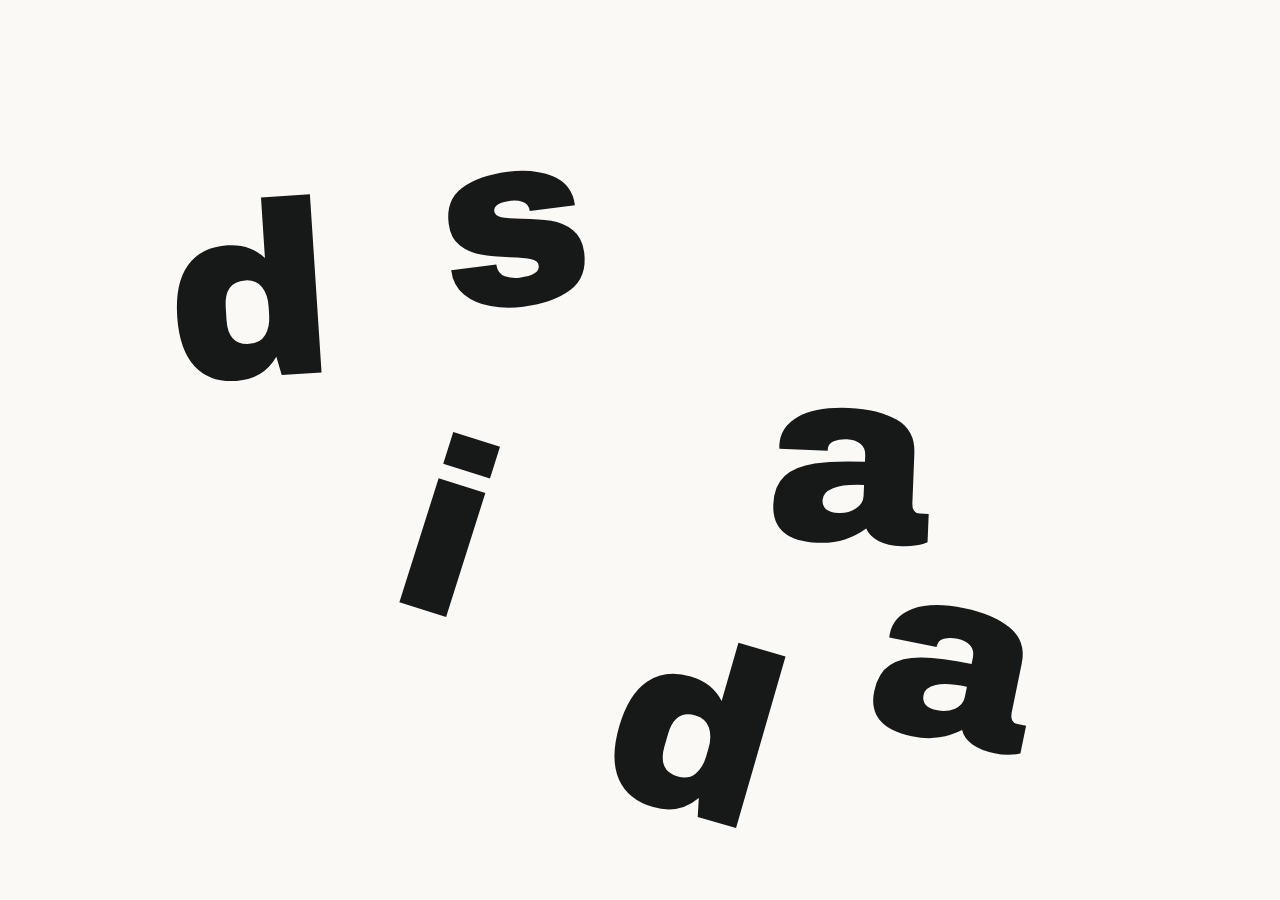
==== unidad_7/index.html @ 5934cfc9 "Publica la experiencia de Adidas y enlaza la unidad 7" ====
<!doctype html>
<html lang="es">
<head>
<meta charset="utf-8"><meta name="viewport" content="width=device-width,initial-scale=1"><meta name="theme-color" content="#faf9f6">
<title>Explora</title><link rel="stylesheet" href="escena.css">
<script src="assets/opentype.min.js" defer></script><script src="assets/font-data.js" defer></script><script src="letras.js" defer></script>
</head>
<body><main><canvas tabindex="0" aria-label="Seis letras completas. Arrastra para mover y acercar letras: al soltarlas cerca de un lado se alinean, conservando tu orden de izquierda a derecha. Toca una letra para dar salida a una carrera de relevos con su equipo. Un tirón rápido o una pulsación larga separa la letra completa del grupo. Arrastrar el fondo no mueve las letras. Mantén pulsado el fondo para repartirlas al azar. Teclado: 1 a 6 selecciona, flechas mueven, espacio o Enter activa el pulso, X separa y Escape reparte de nuevo.">Tu navegador no permite mostrar la escena.</canvas><p id="status" class="sr-only" role="status" aria-live="polite"></p><p id="error" hidden>No pudimos cargar la escena. Recarga la página.</p></main></body>
</html>
---- unidad_7/escena.css ----
:root{color-scheme:light;background:#faf9f6;color:#111111}*{box-sizing:border-box}html,body,main{width:100%;height:100%;margin:0;overflow:hidden}canvas{display:block;width:100%;height:100svh;touch-action:none;outline:none;user-select:none;-webkit-user-select:none}canvas.held{cursor:grabbing!important}canvas:focus-visible{outline:1px solid #666;outline-offset:-10px}.sr-only{position:absolute;width:1px;height:1px;padding:0;margin:-1px;overflow:hidden;clip-path:inset(50%);white-space:nowrap;border:0}#error{position:absolute;top:45%;left:10%;right:10%;text-align:center;font:16px/1.5 Arial,sans-serif}
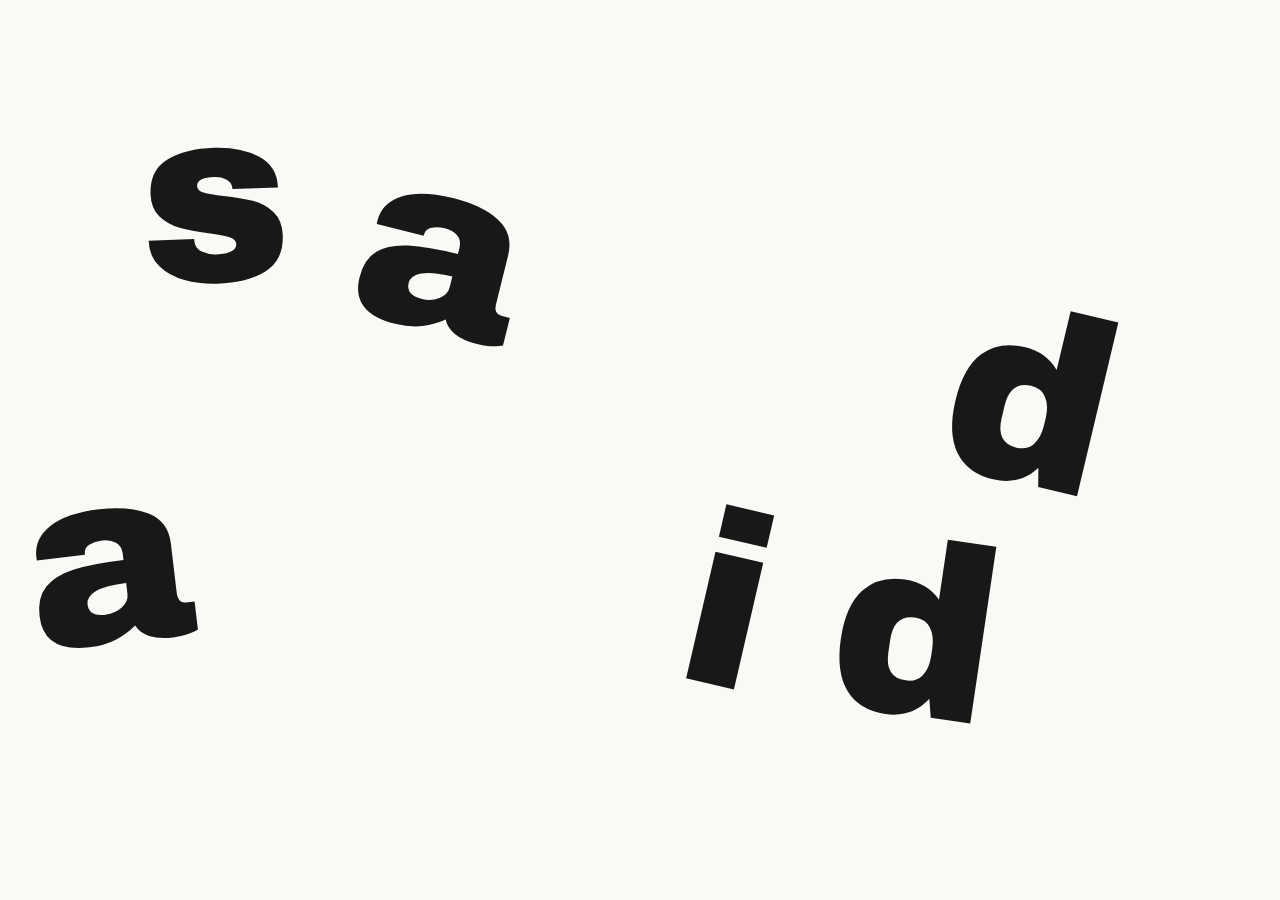
==== commit 9db7c357: "Añade meta, celebración y regreso de las letras" ====
--- a/unidad_7/index.html
+++ b/unidad_7/index.html
@@ -5,9 +5,10 @@
 <title>Explora</title><link rel="stylesheet" href="escena.css">
 <script src="assets/opentype.min.js" defer></script><script src="assets/font-data.js" defer></script><script src="letras.js" defer></script>
 </head>
-<body><main><canvas tabindex="0" aria-label="Seis letras completas. Arrastra para mover y acercar letras: al soltarlas cerca de un lado se alinean, conservando tu orden de izquierda a derecha. Toca una letra para dar salida a una carrera de relevos con su equipo. Un tirón rápido o una pulsación larga separa la letra completa del grupo. Arrastrar el fondo no mueve las letras. Mantén pulsado el fondo para repartirlas al azar. Teclado: 1 a 6 selecciona, flechas mueven, espacio o Enter activa el pulso, X separa y Escape reparte de nuevo.">Tu navegador no permite mostrar la escena.</canvas><p id="status" class="sr-only" role="status" aria-live="polite"></p><p id="error" hidden>No pudimos cargar la escena. Recarga la página.</p></main></body>
+<body><main><canvas tabindex="0" aria-label="Seis letras completas. Arrastra para mover y acercar letras: al soltarlas cerca de un lado se alinean, conservando tu orden de izquierda a derecha. Toca una letra para dar salida a una carrera de relevos con su equipo. Un tirón rápido o una pulsación larga separa la letra completa del grupo. Arrastrar el fondo no mueve las letras. Mantén pulsado el fondo para repartirlas al azar. Teclado: 1 a 6 selecciona, flechas mueven, espacio o Enter activa el pulso, X separa y Escape reparte de nuevo. Al formar adidas baja una meta: el equipo la cruza, celebra y da paso a nuevas letras que entran desde la izquierda. Escape también cancela esta secuencia.">Tu navegador no permite mostrar la escena.</canvas><p id="status" class="sr-only" role="status" aria-live="polite"></p><p id="error" hidden>No pudimos cargar la escena. Recarga la página.</p></main></body>
 </html>
 
 
 
 
+
